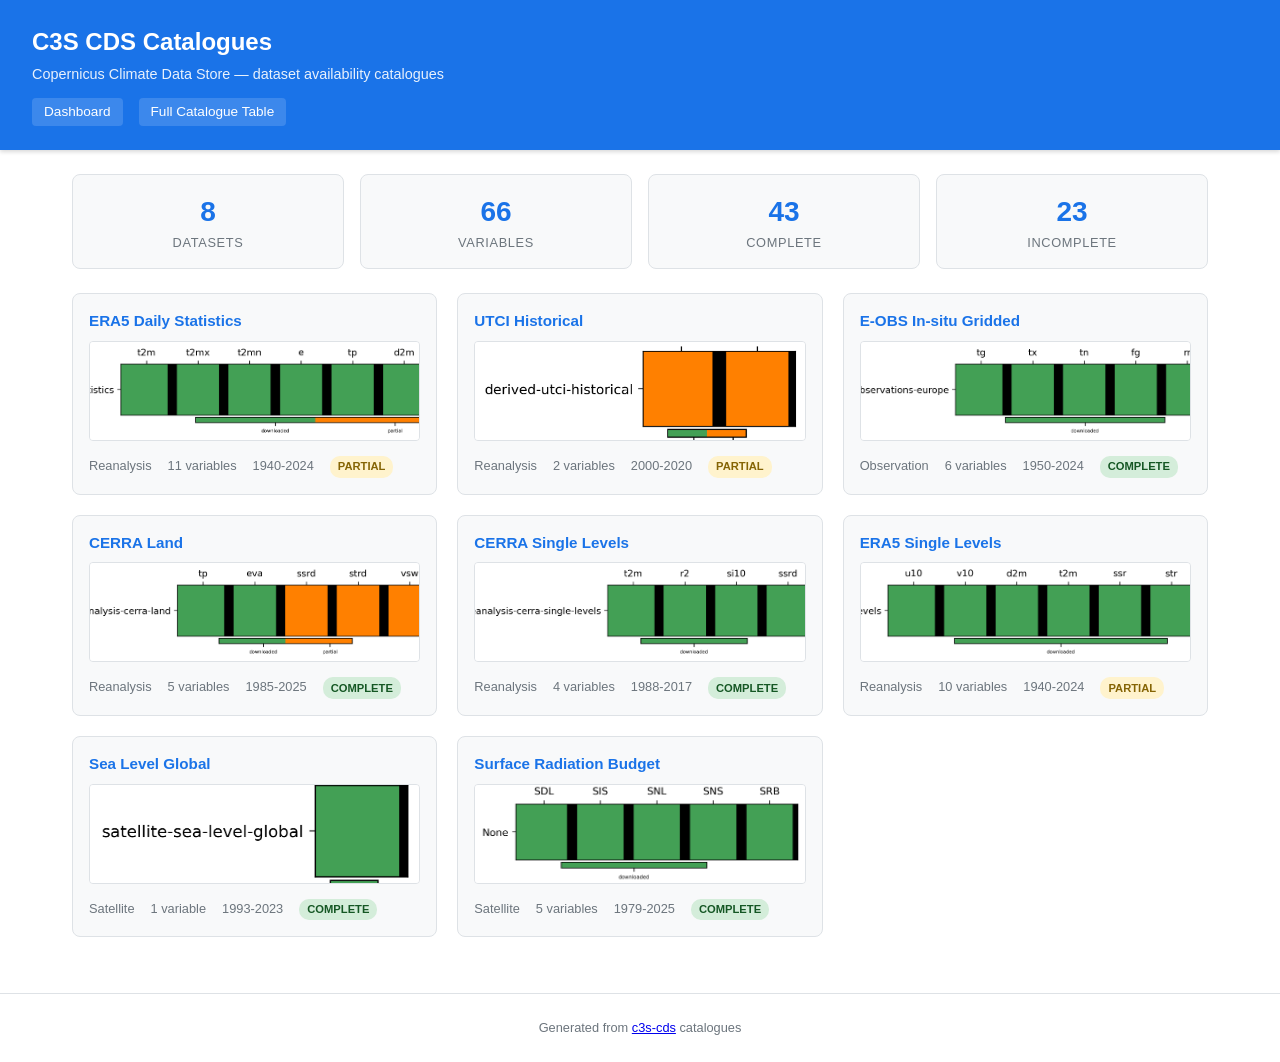
==== docs/index.html @ eda53214 "added support for the radiations, mrt and utci, also tried GH pages(WIP)" ====
<!DOCTYPE html>
<html lang="en">
<head>
<meta charset="UTF-8">
<meta name="viewport" content="width=device-width, initial-scale=1.0">
<title>C3S CDS Catalogues</title>
<link rel="stylesheet" href="style.css">
</head>
<body>

<header>
  <h1>C3S CDS Catalogues</h1>
  <p>Copernicus Climate Data Store — dataset availability catalogues</p>
  <nav>
    <a href="index.html">Dashboard</a>
    <a href="catalogue-viewer.html">Full Catalogue Table</a>
  </nav>
</header>

<div class="container">

  <div class="stats-bar" id="stats-bar"></div>

  <div id="dashboard-error"></div>
  <div class="dataset-grid" id="dataset-grid"></div>

</div>

<footer>Generated from <a href="https://github.com/SantanderMetGroup/c3s-cds">c3s-cds</a> catalogues</footer>

<div class="lightbox" id="lightbox">
  <button class="close" id="lightbox-close">&times;</button>
  <img id="lightbox-img" alt="">
</div>

<script src="script.js"></script>
<script>
async function buildDashboard() {
  try {
    const data = await loadCSV(DATA_DIR + '/all_catalogues.csv');

    const datasets = {};
    for (const row of data) {
      const ds = row.dataset;
      if (!ds) continue;
      if (!datasets[ds]) datasets[ds] = [];
      datasets[ds].push(row);
    }

    const dsNames = Object.keys(DATASET_INFO).filter(d => datasets[d] && datasets[d].length > 0);
    const allVars = Object.values(datasets).flat().length;
    const completeCount = Object.values(datasets).flat().filter(r => getStatus(r) === 'complete').length;

    const statsBar = document.getElementById('stats-bar');
    statsBar.innerHTML = `
      <div class="stat-card"><div class="value">${dsNames.length}</div><div class="label">Datasets</div></div>
      <div class="stat-card"><div class="value">${allVars}</div><div class="label">Variables</div></div>
      <div class="stat-card"><div class="value">${completeCount}</div><div class="label">Complete</div></div>
      <div class="stat-card"><div class="value">${allVars - completeCount}</div><div class="label">Incomplete</div></div>
    `;

    const grid = document.getElementById('dataset-grid');
    grid.innerHTML = '';

    for (const name of dsNames) {
      const info = DATASET_INFO[name] || { label: name, type: '', period: '' };
      const rows = datasets[name];
      const vars = new Set(rows.map(r => r.variable)).size;
      const statusCounts = { complete: 0, partial: 0, missing: 0 };
      for (const r of rows) { statusCounts[getStatus(r)]++; }

      let overallStatus = 'complete';
      if (statusCounts.missing > 0) overallStatus = 'partial';
      if (statusCounts.missing === rows.length) overallStatus = 'missing';

      const heatmapPath = datasetHeatmapPath(name);

      const card = document.createElement('div');
      card.className = 'dataset-card';
      card.innerHTML = `
        <h3><a href="dataset.html?dataset=${encodeURIComponent(name)}">${escapeHtml(info.label)}</a></h3>
        <img class="thumb" src="${heatmapPath}" alt="${escapeHtml(name)} heatmap" loading="lazy"
             onerror="this.style.display='none'">
        <div class="meta">
          <span>${escapeHtml(info.type)}</span>
          <span>${vars} variable${vars !== 1 ? 's' : ''}</span>
          <span>${escapeHtml(info.period)}</span>
          <span class="badge badge-${overallStatus}">${overallStatus}</span>
        </div>
      `;
      grid.appendChild(card);
    }

    if (dsNames.length === 0) {
      grid.innerHTML = '<div class="empty-state">No catalogue data found.</div>';
    }

    setupLightbox();
  } catch (err) {
    showError('dashboard-error', 'Could not load catalogue data: ' + err.message);
  }
}

buildDashboard();
</script>
</body>
</html>
---- docs/style.css ----
*, *::before, *::after { box-sizing: border-box; margin: 0; padding: 0; }

:root {
  --bg: #ffffff;
  --surface: #f8f9fa;
  --border: #dee2e6;
  --text: #212529;
  --text-secondary: #6c757d;
  --primary: #1a73e8;
  --primary-light: #e8f0fe;
  --green: #28a745;
  --yellow: #ffc107;
  --red: #dc3545;
  --radius: 8px;
  --shadow: 0 1px 3px rgba(0,0,0,0.1);
  --font: -apple-system, BlinkMacSystemFont, 'Segoe UI', Roboto, 'Helvetica Neue', Arial, sans-serif;
}

body {
  font-family: var(--font);
  color: var(--text);
  background: var(--bg);
  line-height: 1.5;
}

header {
  background: var(--primary);
  color: #fff;
  padding: 1.5rem 2rem;
  box-shadow: 0 2px 4px rgba(0,0,0,0.15);
}

header h1 { font-size: 1.5rem; margin-bottom: 0.25rem; }
header p { font-size: 0.9rem; opacity: 0.9; }
header a { color: #fff; text-decoration: underline; }

nav {
  display: flex;
  gap: 1rem;
  margin-top: 0.75rem;
}

nav a {
  color: #fff;
  text-decoration: none;
  font-size: 0.85rem;
  padding: 0.25rem 0.75rem;
  border-radius: 4px;
  background: rgba(255,255,255,0.15);
  transition: background 0.2s;
}

nav a:hover { background: rgba(255,255,255,0.3); }

.container { max-width: 1200px; margin: 0 auto; padding: 1.5rem 2rem; }

/* Stats bar */
.stats-bar {
  display: flex;
  flex-wrap: wrap;
  gap: 1rem;
  margin-bottom: 1.5rem;
}
.stat-card {
  background: var(--surface);
  border: 1px solid var(--border);
  border-radius: var(--radius);
  padding: 1rem 1.5rem;
  flex: 1;
  min-width: 140px;
  text-align: center;
}
.stat-card .value { font-size: 1.75rem; font-weight: 700; color: var(--primary); }
.stat-card .label { font-size: 0.8rem; color: var(--text-secondary); text-transform: uppercase; letter-spacing: 0.05em; }

/* Dataset card grid */
.dataset-grid {
  display: grid;
  grid-template-columns: repeat(auto-fill, minmax(340px, 1fr));
  gap: 1.25rem;
}
.dataset-card {
  background: var(--surface);
  border: 1px solid var(--border);
  border-radius: var(--radius);
  padding: 1rem;
  transition: box-shadow 0.2s;
}
.dataset-card:hover { box-shadow: var(--shadow); }
.dataset-card h3 { font-size: 0.95rem; margin-bottom: 0.5rem; }
.dataset-card h3 a { color: var(--primary); text-decoration: none; }
.dataset-card h3 a:hover { text-decoration: underline; }
.dataset-card .thumb {
  width: 100%;
  height: 100px;
  object-fit: cover;
  border-radius: 4px;
  margin-bottom: 0.5rem;
  cursor: pointer;
  border: 1px solid var(--border);
}
.dataset-card .meta {
  display: flex;
  flex-wrap: wrap;
  gap: 0.5rem 1rem;
  font-size: 0.8rem;
  color: var(--text-secondary);
}
.dataset-card .meta span { white-space: nowrap; }
.badge {
  display: inline-block;
  font-size: 0.7rem;
  padding: 0.15rem 0.5rem;
  border-radius: 10px;
  font-weight: 600;
  text-transform: uppercase;
}
.badge-complete { background: #d4edda; color: #155724; }
.badge-partial { background: #fff3cd; color: #856404; }
.badge-missing { background: #f8d7da; color: #721c24; }

/* Table */
.table-container { overflow-x: auto; }
table {
  width: 100%;
  border-collapse: collapse;
  font-size: 0.85rem;
}
th, td {
  padding: 0.5rem 0.75rem;
  text-align: left;
  border-bottom: 1px solid var(--border);
  white-space: nowrap;
}
th {
  background: var(--surface);
  font-weight: 600;
  cursor: pointer;
  user-select: none;
  position: relative;
}
th:hover { background: #e9ecef; }
th .sort-arrow { margin-left: 0.25rem; font-size: 0.7rem; }
tr:hover { background: #f1f3f5; }
tr.row-ok { border-left: 3px solid var(--green); }
tr.row-partial { border-left: 3px solid var(--yellow); }
tr.row-missing { border-left: 3px solid var(--red); }

/* Filters */
.filters {
  display: flex;
  flex-wrap: wrap;
  gap: 0.75rem;
  margin-bottom: 1rem;
  align-items: center;
}
.filters label { font-size: 0.85rem; font-weight: 600; color: var(--text-secondary); }
.filters select, .filters input {
  padding: 0.4rem 0.6rem;
  border: 1px solid var(--border);
  border-radius: 4px;
  font-size: 0.85rem;
  font-family: inherit;
}
.filters input[type="search"] { min-width: 180px; }
.filters .filter-group {
  display: flex;
  align-items: center;
  gap: 0.4rem;
}
.filters .filter-group label { font-weight: 400; }

/* Detail page */
.detail-header { margin-bottom: 1.5rem; }
.detail-header h2 { font-size: 1.25rem; margin-bottom: 0.25rem; }
.detail-header .subtitle { font-size: 0.85rem; color: var(--text-secondary); }
.detail-heatmap {
  max-width: 100%;
  height: auto;
  border-radius: var(--radius);
  border: 1px solid var(--border);
  margin-bottom: 1.5rem;
}
.variable-table { margin-bottom: 2rem; }

/* Validation gallery */
.gallery {
  display: grid;
  grid-template-columns: repeat(auto-fill, minmax(220px, 1fr));
  gap: 1rem;
}
.gallery-item {
  background: var(--surface);
  border: 1px solid var(--border);
  border-radius: var(--radius);
  overflow: hidden;
  cursor: pointer;
  transition: box-shadow 0.2s;
}
.gallery-item:hover { box-shadow: var(--shadow); }
.gallery-item img {
  width: 100%;
  height: 140px;
  object-fit: cover;
  display: block;
}
.gallery-item .caption {
  padding: 0.4rem 0.6rem;
  font-size: 0.8rem;
  color: var(--text-secondary);
}

/* Lightbox */
.lightbox {
  display: none;
  position: fixed;
  top: 0; left: 0; right: 0; bottom: 0;
  background: rgba(0,0,0,0.85);
  z-index: 1000;
  justify-content: center;
  align-items: center;
  cursor: pointer;
}
.lightbox.active { display: flex; }
.lightbox img {
  max-width: 90vw;
  max-height: 90vh;
  border-radius: 4px;
  box-shadow: 0 4px 20px rgba(0,0,0,0.5);
}
.lightbox .close {
  position: absolute;
  top: 1rem;
  right: 1.5rem;
  color: #fff;
  font-size: 2rem;
  cursor: pointer;
  background: none;
  border: none;
}

/* Empty state */
.empty-state {
  text-align: center;
  padding: 3rem;
  color: var(--text-secondary);
}

/* Loading */
.loading {
  text-align: center;
  padding: 3rem;
  color: var(--text-secondary);
}

footer {
  text-align: center;
  padding: 1.5rem;
  font-size: 0.8rem;
  color: var(--text-secondary);
  border-top: 1px solid var(--border);
  margin-top: 2rem;
}

@media (max-width: 600px) {
  header { padding: 1rem; }
  .container { padding: 1rem; }
  .dataset-grid { grid-template-columns: 1fr; }
  .stats-bar { flex-direction: column; }
  .filters { flex-direction: column; align-items: stretch; }
  .filters input[type="search"] { min-width: auto; }
}
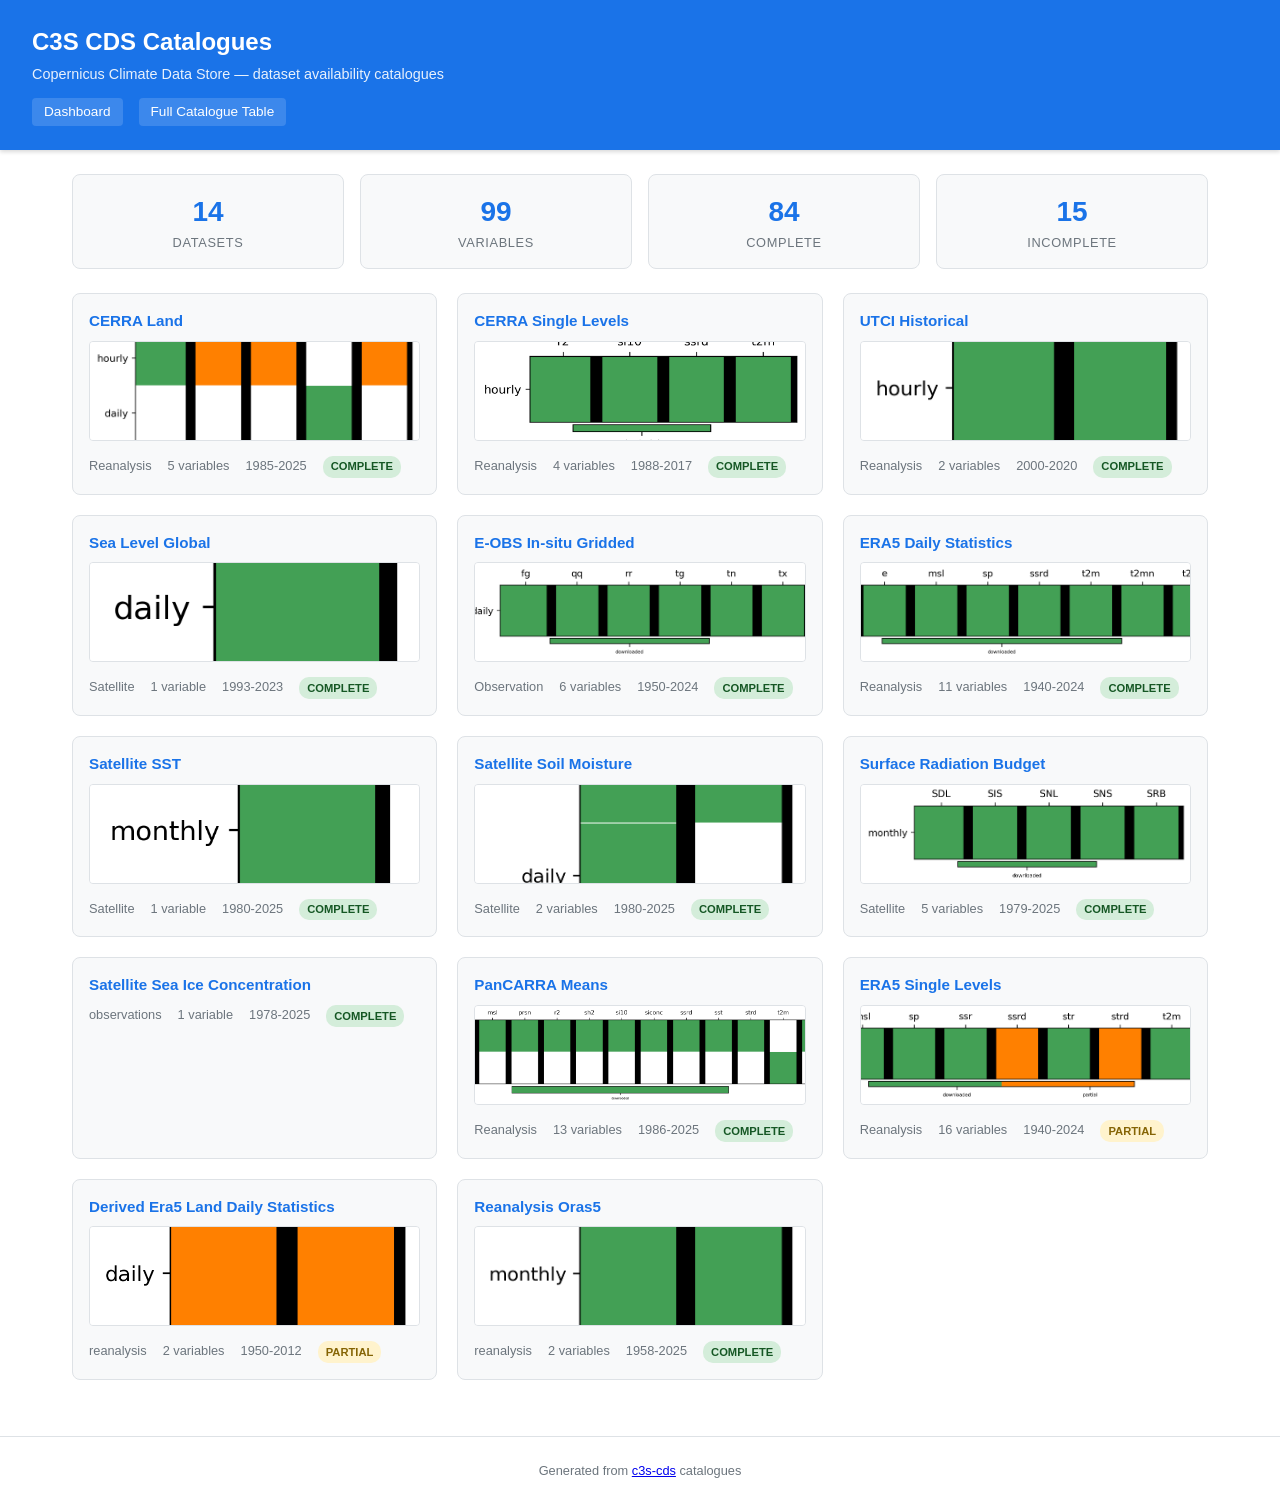
==== commit 0ecac980: "docs(index): build dataset list from CSV and use getDatasetInfo overrides" ====
--- a/docs/index.html
+++ b/docs/index.html
@@ -47,7 +47,8 @@
       datasets[ds].push(row);
     }
 
-    const dsNames = Object.keys(DATASET_INFO).filter(d => datasets[d] && datasets[d].length > 0);
+    // Show any dataset available in the CSV. Use DATASET_INFO only as overrides.
+    const dsNames = Object.keys(datasets).filter(d => datasets[d] && datasets[d].length > 0);
     const allVars = Object.values(datasets).flat().length;
     const completeCount = Object.values(datasets).flat().filter(r => getStatus(r) === 'complete').length;
 
@@ -63,7 +64,8 @@
     grid.innerHTML = '';
 
     for (const name of dsNames) {
-      const info = DATASET_INFO[name] || { label: name, type: '', period: '' };
+      // Use the helper in script.js to get either an override or a derived label/type/period
+      const info = (typeof getDatasetInfo === 'function') ? getDatasetInfo(name, datasets[name]) : (DATASET_INFO[name] || { label: name, type: '', period: '' });
       const rows = datasets[name];
       const vars = new Set(rows.map(r => r.variable)).size;
       const statusCounts = { complete: 0, partial: 0, missing: 0 };
